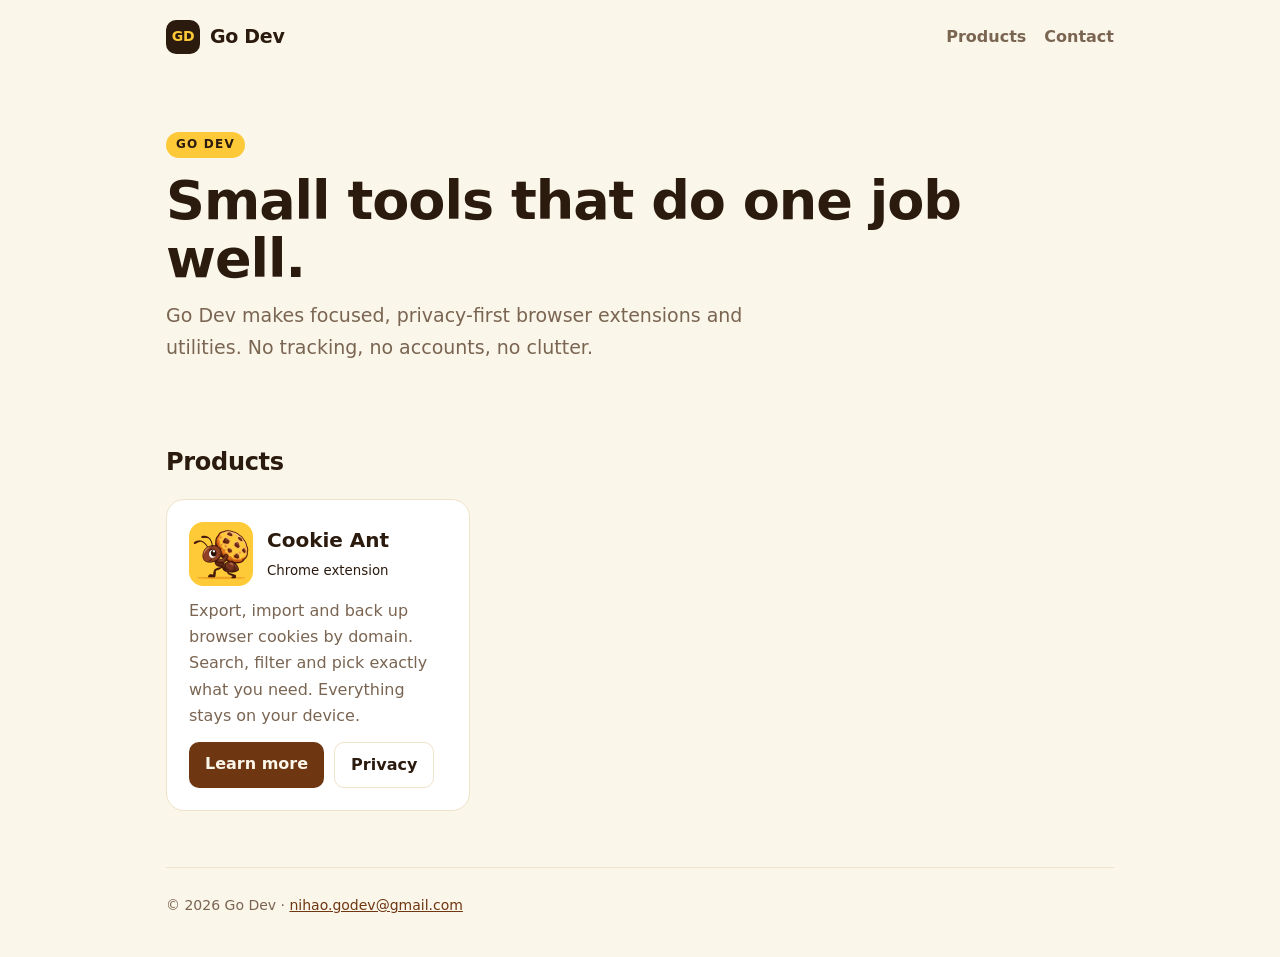
==== index.html @ fe22927f "Go Dev site with Cookie Ant page and privacy policy" ====
<!doctype html>
<html lang="en">
<head>
  <meta charset="UTF-8">
  <meta name="viewport" content="width=device-width, initial-scale=1.0">
  <title>Go Dev</title>
  <meta name="description" content="Go Dev builds small, focused tools that respect your privacy.">
  <link rel="icon" href="assets/cookie-ant.png">
  <link rel="stylesheet" href="assets/site.css">
</head>
<body>
<div class="wrap">
  <header class="nav">
    <a class="logo" href="./"><b>GD</b>Go Dev</a>
    <nav><a href="#products">Products</a><a href="mailto:nihao.godev@gmail.com">Contact</a></nav>
  </header>

  <section class="hero">
    <span class="eyebrow">Go Dev</span>
    <h1>Small tools that do one job well.</h1>
    <p>Go Dev makes focused, privacy-first browser extensions and utilities. No tracking, no accounts, no clutter.</p>
  </section>

  <h2 id="products">Products</h2>
  <div class="grid">
    <article class="card">
      <div class="head"><img src="assets/cookie-ant.png" alt="Cookie Ant logo"><div><h3>Cookie Ant</h3><small>Chrome extension</small></div></div>
      <p>Export, import and back up browser cookies by domain. Search, filter and pick exactly what you need. Everything stays on your device.</p>
      <div class="btns"><a class="btn" href="cookie-ant/">Learn more</a><a class="btn ghost" href="cookie-ant/privacy.html">Privacy</a></div>
    </article>
  </div>

  <footer>© 2026 Go Dev · <a href="mailto:nihao.godev@gmail.com">nihao.godev@gmail.com</a></footer>
</div>
</body>
</html>
---- assets/site.css ----
:root{--bg:#fbf6ea;--card:#fff;--ink:#2b1a0e;--muted:#7a6552;--line:#efe3c9;--accent:#6e3712;--brand:#fec938;--soft:#fdf4dc}
@media (prefers-color-scheme:dark){:root{--bg:#16110c;--card:#211912;--ink:#f6ecdf;--muted:#b5a18c;--line:#3a2d21;--accent:#fec938;--soft:#2b2118}}
*{box-sizing:border-box}
body{margin:0;background:var(--bg);color:var(--ink);font:16px/1.65 system-ui,-apple-system,"Segoe UI","Noto Sans","Noto Sans SC",sans-serif}
a{color:var(--accent)}
.wrap{max-width:980px;margin:0 auto;padding:0 16px}
header.nav{display:flex;align-items:center;justify-content:space-between;padding:20px 0}
.logo{display:flex;align-items:center;gap:10px;color:var(--ink);text-decoration:none;font-weight:800;font-size:19px;letter-spacing:-.3px}
.logo b{display:grid;place-items:center;width:34px;height:34px;border-radius:10px;background:var(--ink);color:var(--brand);font-size:14px}
.nav nav a{margin-left:18px;color:var(--muted);text-decoration:none;font-weight:600}
.nav nav a:hover{color:var(--accent)}
.hero{padding:56px 0 40px}
.hero h1{margin:0 0 12px;font-size:clamp(34px,6vw,54px);line-height:1.08;letter-spacing:-1px}
.hero p{margin:0;max-width:620px;color:var(--muted);font-size:19px}
.eyebrow{display:inline-block;margin-bottom:14px;padding:3px 10px;border-radius:999px;background:var(--brand);color:#2b1a0e;font-size:12px;font-weight:800;letter-spacing:1.2px;text-transform:uppercase}
h2{margin:40px 0 16px;font-size:24px;letter-spacing:-.3px}
.grid{display:grid;grid-template-columns:repeat(auto-fill,minmax(280px,1fr));gap:18px}
.card{display:flex;flex-direction:column;gap:12px;padding:22px;border:1px solid var(--line);border-radius:18px;background:var(--card)}
.card .head{display:flex;align-items:center;gap:14px}
.card img{width:64px;height:64px}
.card h3{margin:0;font-size:20px}
.card p{margin:0;color:var(--muted)}
.btns{display:flex;flex-wrap:wrap;gap:10px;margin-top:auto}
.btn{display:inline-block;padding:9px 16px;border-radius:10px;background:var(--accent);color:var(--bg);font-weight:800;text-decoration:none}
.btn.ghost{background:transparent;border:1px solid var(--line);color:var(--ink)}
.btn.disabled{opacity:.55;pointer-events:none}
.features{display:grid;grid-template-columns:repeat(auto-fill,minmax(220px,1fr));gap:14px;padding:0;list-style:none}
.features li{padding:16px;border:1px solid var(--line);border-radius:14px;background:var(--card)}
.features b{display:block;margin-bottom:4px}
.features span{color:var(--muted);font-size:15px}
.shots img{display:block;width:100%;height:auto;margin-bottom:18px;border-radius:14px;border:1px solid var(--line)}
.product-hero{display:flex;align-items:center;gap:28px;padding:48px 0 24px}
.product-hero img{width:120px;height:120px;flex:none}
footer{margin-top:56px;padding:26px 0 40px;border-top:1px solid var(--line);color:var(--muted);font-size:14px}
@media (max-width:600px){.product-hero{flex-direction:column;align-items:flex-start}.nav nav a{margin-left:12px}}
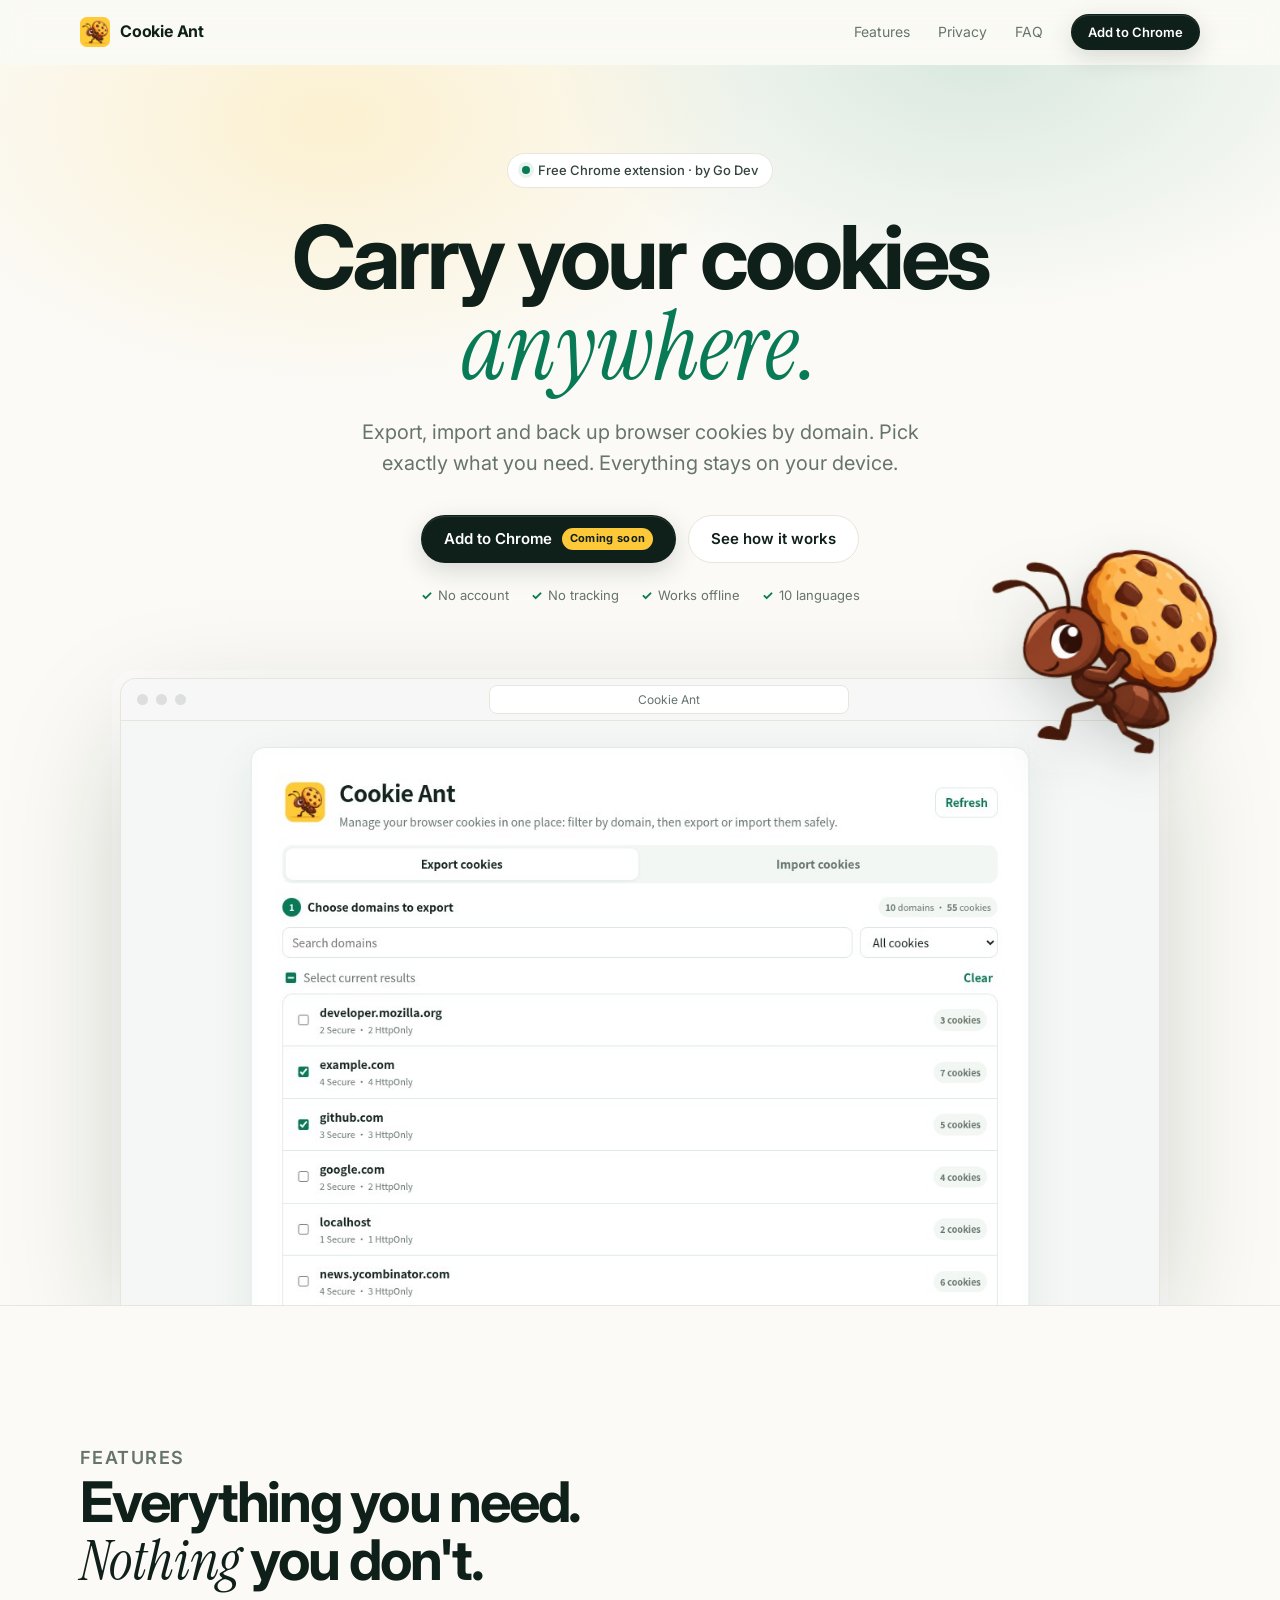
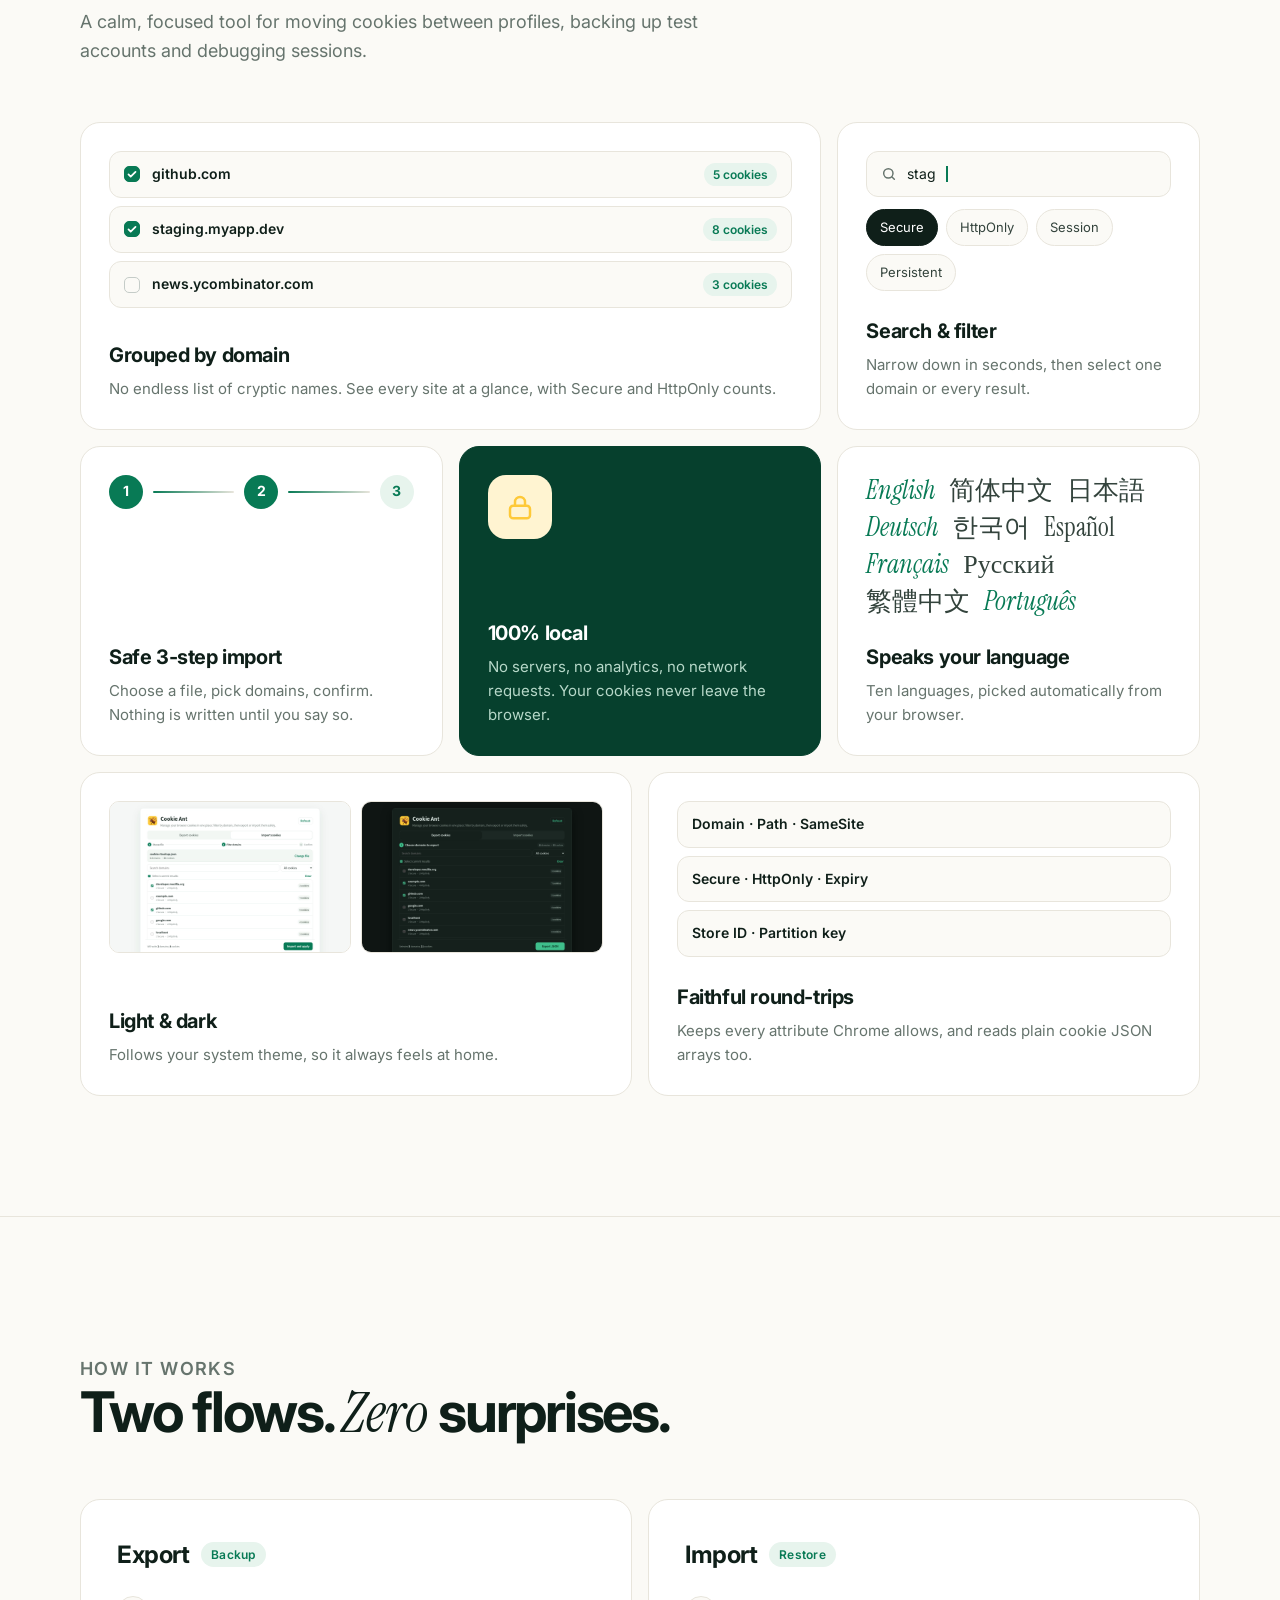
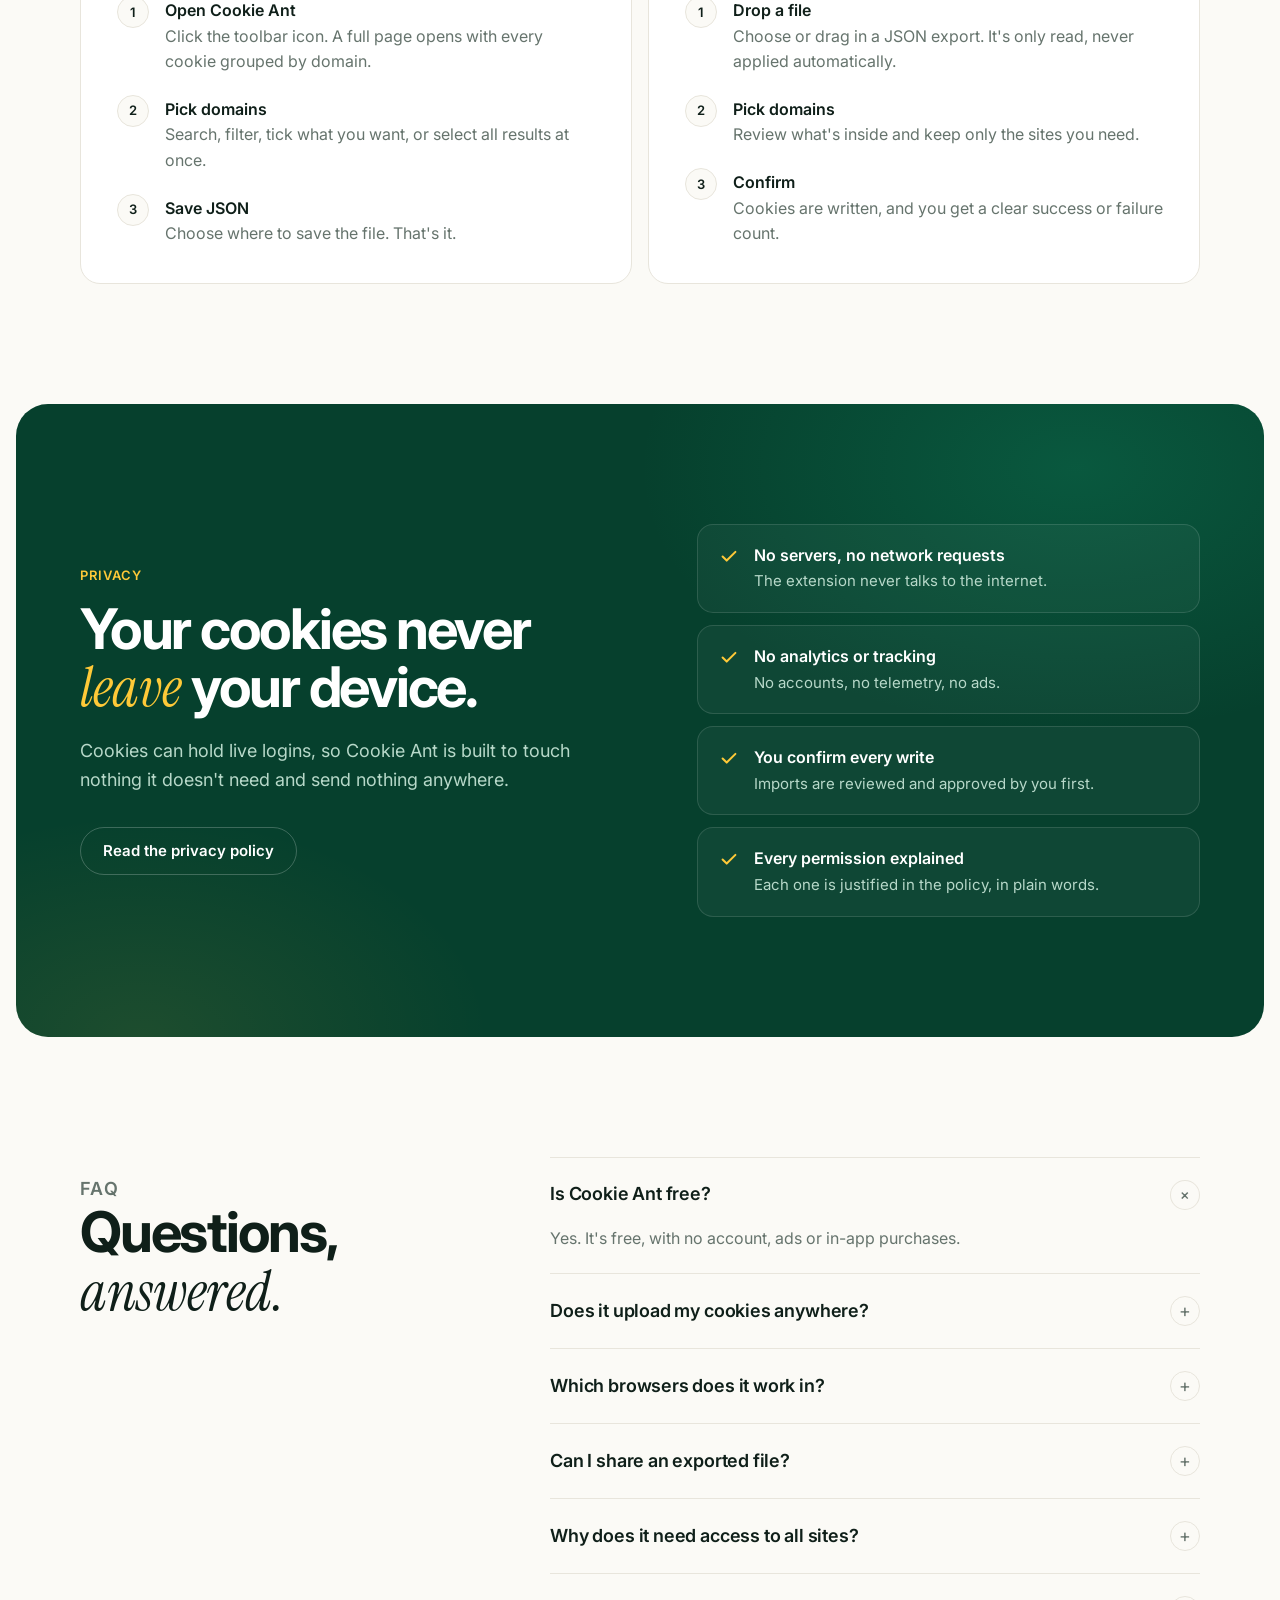
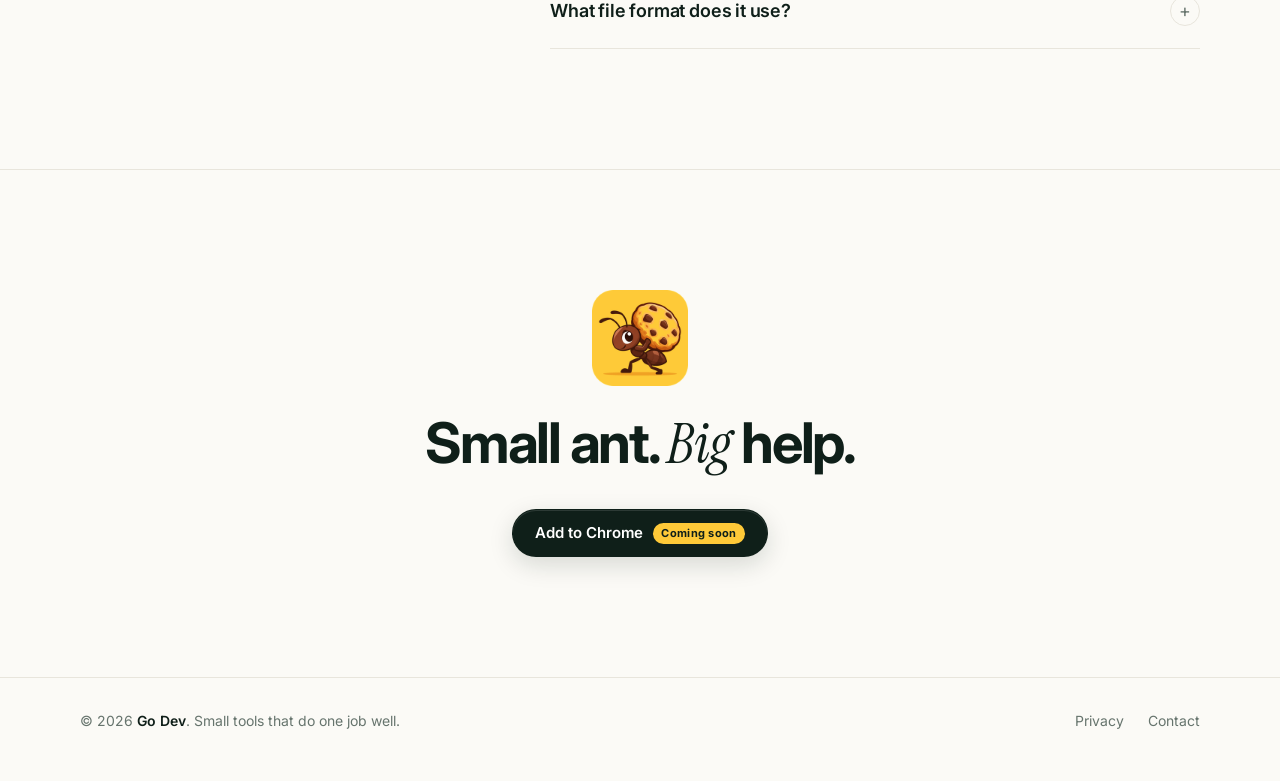
==== commit 08cbb169: "Redirect root to Cookie Ant; redesign product and privacy pages" ====
--- a/index.html
+++ b/index.html
@@ -2,35 +2,12 @@
 <html lang="en">
 <head>
   <meta charset="UTF-8">
-  <meta name="viewport" content="width=device-width, initial-scale=1.0">
-  <title>Go Dev</title>
-  <meta name="description" content="Go Dev builds small, focused tools that respect your privacy.">
-  <link rel="icon" href="assets/cookie-ant.png">
-  <link rel="stylesheet" href="assets/site.css">
+  <title>Cookie Ant</title>
+  <link rel="canonical" href="https://nihao-godev.github.io/cookie-ant/">
+  <meta http-equiv="refresh" content="0; url=cookie-ant/">
+  <script>location.replace("cookie-ant/" + location.search + location.hash);</script>
 </head>
 <body>
-<div class="wrap">
-  <header class="nav">
-    <a class="logo" href="./"><b>GD</b>Go Dev</a>
-    <nav><a href="#products">Products</a><a href="mailto:nihao.godev@gmail.com">Contact</a></nav>
-  </header>
-
-  <section class="hero">
-    <span class="eyebrow">Go Dev</span>
-    <h1>Small tools that do one job well.</h1>
-    <p>Go Dev makes focused, privacy-first browser extensions and utilities. No tracking, no accounts, no clutter.</p>
-  </section>
-
-  <h2 id="products">Products</h2>
-  <div class="grid">
-    <article class="card">
-      <div class="head"><img src="assets/cookie-ant.png" alt="Cookie Ant logo"><div><h3>Cookie Ant</h3><small>Chrome extension</small></div></div>
-      <p>Export, import and back up browser cookies by domain. Search, filter and pick exactly what you need. Everything stays on your device.</p>
-      <div class="btns"><a class="btn" href="cookie-ant/">Learn more</a><a class="btn ghost" href="cookie-ant/privacy.html">Privacy</a></div>
-    </article>
-  </div>
-
-  <footer>© 2026 Go Dev · <a href="mailto:nihao.godev@gmail.com">nihao.godev@gmail.com</a></footer>
-</div>
+  <a href="cookie-ant/">Cookie Ant</a>
 </body>
 </html>
